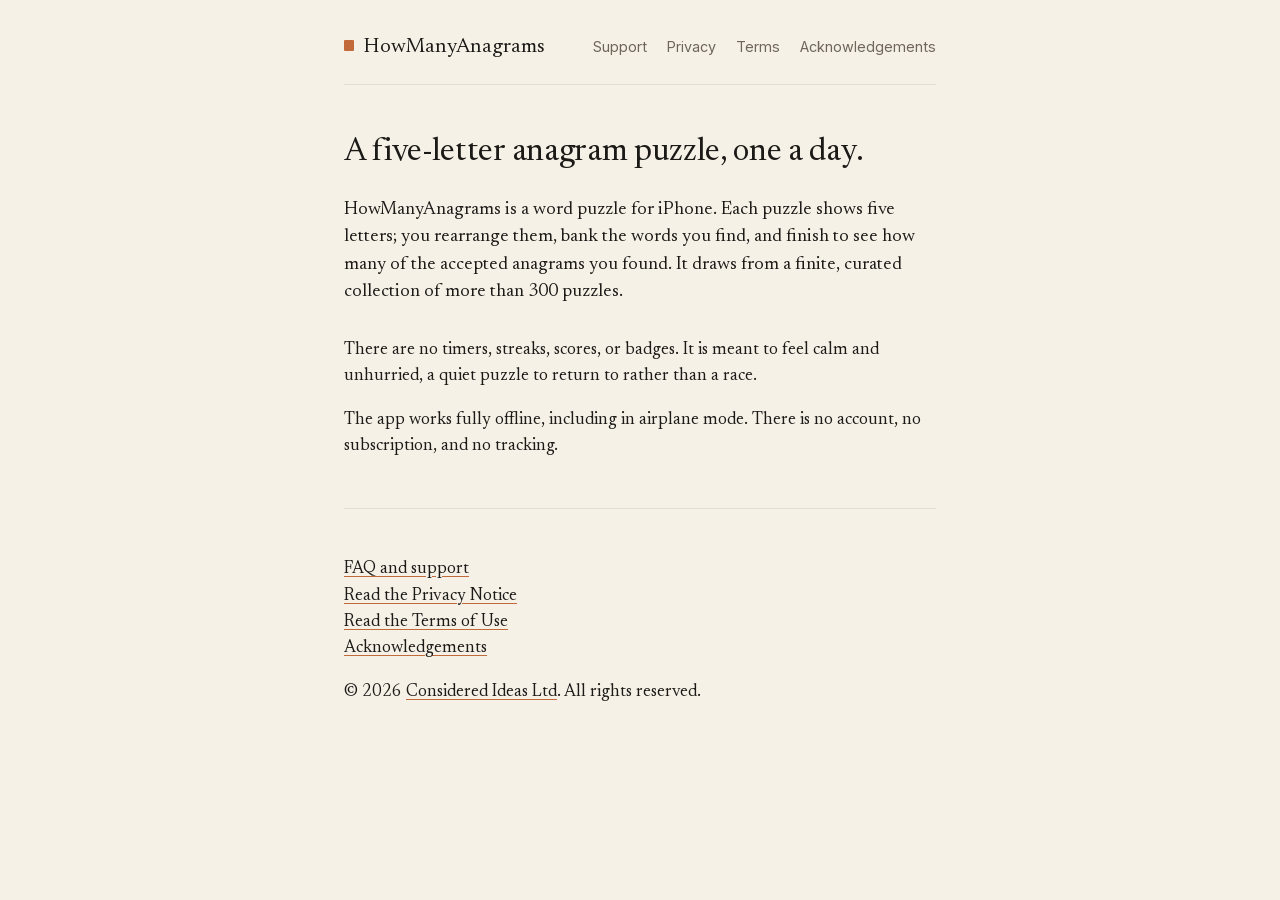
==== index.html @ 935901c1 "Add HowManyAnagrams support site Static GitHub Pages site for howmanyanagrams.com: landing, support " ====
<!DOCTYPE html>
<html lang="en-GB">
<head>
<meta charset="UTF-8">
<meta name="viewport" content="width=device-width, initial-scale=1">
<title>HowManyAnagrams</title>
<meta name="description" content="HowManyAnagrams is a five-letter anagram puzzle for iPhone. Rearrange the letters, bank the words you find, and finish to see how many of the accepted anagrams you found. Offline, no account, no tracking.">
<meta name="theme-color" content="#F6F1E7">
<link rel="icon" type="image/svg+xml" href="favicon.svg">
<link rel="stylesheet" href="styles.css">
</head>
<body>
<div class="container">

<nav>
<a href="index.html" class="brand"><span class="brand-mark" aria-hidden="true"></span>HowManyAnagrams</a>
<a href="support.html">Support</a>
<a href="privacy.html">Privacy</a>
<a href="terms.html">Terms</a>
<a href="acknowledgements.html">Acknowledgements</a>
</nav>

<h1>A five-letter anagram puzzle, one a day.</h1>

<p class="lead">HowManyAnagrams is a word puzzle for iPhone. Each puzzle shows five letters; you rearrange them, bank the words you find, and finish to see how many of the accepted anagrams you found. It draws from a finite, curated collection of more than 300 puzzles.</p>

<p>There are no timers, streaks, scores, or badges. It is meant to feel calm and unhurried, a quiet puzzle to return to rather than a race.</p>

<p>The app works fully offline, including in airplane mode. There is no account, no subscription, and no tracking.</p>

<hr>

<p><a href="support.html">FAQ and support</a><br>
<a href="privacy.html">Read the Privacy Notice</a><br>
<a href="terms.html">Read the Terms of Use</a><br>
<a href="acknowledgements.html">Acknowledgements</a></p>

<p>&copy; 2026 <a href="https://consideredideas.com" target="_blank" rel="noopener">Considered Ideas Ltd</a>. All rights reserved.</p>

</div>
</body>
</html>
---- styles.css ----
/* Self-hosted fonts. Newsreader and Inter are both licensed under the
   SIL Open Font License 1.1; see fonts/OFL.txt. The files cover only
   the latin unicode range, which is all the pages use. font-display:
   swap so the fallback serif renders immediately and the brand serif
   fades in once loaded. Self-hosted rather than loaded from Google
   Fonts so the pages make no third-party requests; Safari's Advanced
   Privacy Protections then has nothing to flag. */
@font-face {
  font-family: 'Newsreader';
  font-style: normal;
  font-weight: 300;
  font-display: swap;
  src: url('fonts/newsreader-300-latin.woff2') format('woff2');
  unicode-range: U+0000-00FF, U+0131, U+0152-0153, U+02BB-02BC, U+02C6, U+02DA, U+02DC, U+0304, U+0308, U+0329, U+2000-206F, U+20AC, U+2122, U+2191, U+2193, U+2212, U+2215, U+FEFF, U+FFFD;
}
@font-face {
  font-family: 'Newsreader';
  font-style: normal;
  font-weight: 400;
  font-display: swap;
  src: url('fonts/newsreader-400-latin.woff2') format('woff2');
  unicode-range: U+0000-00FF, U+0131, U+0152-0153, U+02BB-02BC, U+02C6, U+02DA, U+02DC, U+0304, U+0308, U+0329, U+2000-206F, U+20AC, U+2122, U+2191, U+2193, U+2212, U+2215, U+FEFF, U+FFFD;
}
@font-face {
  font-family: 'Newsreader';
  font-style: normal;
  font-weight: 500;
  font-display: swap;
  src: url('fonts/newsreader-500-latin.woff2') format('woff2');
  unicode-range: U+0000-00FF, U+0131, U+0152-0153, U+02BB-02BC, U+02C6, U+02DA, U+02DC, U+0304, U+0308, U+0329, U+2000-206F, U+20AC, U+2122, U+2191, U+2193, U+2212, U+2215, U+FEFF, U+FFFD;
}
@font-face {
  font-family: 'Newsreader';
  font-style: italic;
  font-weight: 400;
  font-display: swap;
  src: url('fonts/newsreader-400-italic-latin.woff2') format('woff2');
  unicode-range: U+0000-00FF, U+0131, U+0152-0153, U+02BB-02BC, U+02C6, U+02DA, U+02DC, U+0304, U+0308, U+0329, U+2000-206F, U+20AC, U+2122, U+2191, U+2193, U+2212, U+2215, U+FEFF, U+FFFD;
}
@font-face {
  font-family: 'Inter';
  font-style: normal;
  font-weight: 400;
  font-display: swap;
  src: url('fonts/inter-400-latin.woff2') format('woff2');
  unicode-range: U+0000-00FF, U+0131, U+0152-0153, U+02BB-02BC, U+02C6, U+02DA, U+02DC, U+0304, U+0308, U+0329, U+2000-206F, U+20AC, U+2122, U+2191, U+2193, U+2212, U+2215, U+FEFF, U+FFFD;
}
@font-face {
  font-family: 'Inter';
  font-style: normal;
  font-weight: 500;
  font-display: swap;
  src: url('fonts/inter-500-latin.woff2') format('woff2');
  unicode-range: U+0000-00FF, U+0131, U+0152-0153, U+02BB-02BC, U+02C6, U+02DA, U+02DC, U+0304, U+0308, U+0329, U+2000-206F, U+20AC, U+2122, U+2191, U+2193, U+2212, U+2215, U+FEFF, U+FFFD;
}

:root {
  --paper: #F6F1E7;
  --ink: #1C1A17;
  --ink-secondary: #6E665B;
  --hairline: #E6DFD1;
  --accent: #C26A3A;
}

@media (prefers-color-scheme: dark) {
  :root {
    --paper: #161412;
    --ink: #EDE8DD;
    --ink-secondary: #9A9085;
    --hairline: #2A2520;
    --accent: #D07A4A;
  }
}

* {
  box-sizing: border-box;
}

html {
  -webkit-text-size-adjust: 100%;
}

body {
  margin: 0;
  padding: 0;
  background: var(--paper);
  color: var(--ink);
  font-family: 'Newsreader', 'Source Serif Pro', 'Charter', 'Iowan Old Style', Georgia, serif;
  font-weight: 400;
  font-size: 17px;
  line-height: 1.55;
  -webkit-font-smoothing: antialiased;
  -moz-osx-font-smoothing: grayscale;
}

.container {
  max-width: 640px;
  margin: 0 auto;
  padding: 32px 24px 96px;
}

nav {
  display: flex;
  flex-wrap: wrap;
  align-items: baseline;
  gap: 20px;
  margin-bottom: 48px;
  padding-bottom: 20px;
  border-bottom: 0.5px solid var(--hairline);
  font-family: -apple-system, BlinkMacSystemFont, 'Inter', system-ui, sans-serif;
  font-size: 0.9rem;
}

nav .brand {
  font-family: 'Newsreader', 'Source Serif Pro', 'Charter', Georgia, serif;
  font-size: 1.3rem;
  color: var(--ink);
  font-weight: 400;
  text-decoration: none;
  margin-right: auto;
}

nav a:not(.brand) {
  text-decoration: none;
  color: var(--ink-secondary);
  padding: 4px 0;
}

nav a:not(.brand):hover {
  color: var(--ink);
  text-decoration: underline;
  text-decoration-color: var(--accent);
  text-underline-offset: 4px;
}

h1 {
  font-size: 2rem;
  font-weight: 400;
  letter-spacing: -0.01em;
  margin: 0 0 24px;
  line-height: 1.2;
}

/* Persimmon brand mark sitting inline to the left of the brand wordmark
   in the nav. A single small persimmon square, mirroring the five-square
   product mark the HowManyAnagrams app shows at launch, home, and the
   result. Decorative only; aria-hidden on the span. */
.brand .brand-mark {
  display: inline-block;
  width: 0.5em;
  height: 0.5em;
  border-radius: 1px;
  background: var(--accent);
  margin-right: 0.4em;
  vertical-align: 0.06em;
}

h2 {
  font-size: 1.25rem;
  font-weight: 500;
  margin: 48px 0 12px;
  line-height: 1.35;
  letter-spacing: -0.005em;
}

p {
  margin: 0 0 1em;
}

a {
  color: var(--ink);
  text-decoration: underline;
  text-decoration-color: var(--accent);
  text-decoration-thickness: 1px;
  text-underline-offset: 3px;
}

a:hover {
  text-decoration-thickness: 1.5px;
}

ul {
  padding-left: 1.25em;
  margin: 0 0 1em;
}

li {
  margin-bottom: 0.3em;
}

hr {
  border: none;
  border-top: 0.5px solid var(--hairline);
  margin: 48px 0;
}

.lead {
  font-size: 1.15rem;
  line-height: 1.5;
  margin-bottom: 32px;
  color: var(--ink);
}

.meta {
  color: var(--ink-secondary);
  font-size: 0.95rem;
  margin-bottom: 32px;
}

.faq {
  margin-top: 32px;
}

.faq-item {
  margin-bottom: 40px;
}

.faq-item h3 {
  font-size: 1.1rem;
  font-weight: 500;
  margin: 0 0 8px;
  line-height: 1.4;
}

.faq-item p {
  margin: 0;
}

.contact-block {
  margin-top: 64px;
  padding: 32px 0;
  border-top: 0.5px solid var(--hairline);
  border-bottom: 0.5px solid var(--hairline);
}

.contact-block h2 {
  margin-top: 0;
}

footer {
  margin-top: 64px;
  padding-top: 24px;
  border-top: 0.5px solid var(--hairline);
  color: var(--ink-secondary);
  font-size: 0.85rem;
}

footer a {
  color: var(--ink-secondary);
  text-decoration: none;
}

footer a:hover {
  color: var(--ink);
  text-decoration: underline;
  text-decoration-color: var(--accent);
}

@media (max-width: 480px) {
  .container {
    padding: 24px 20px 80px;
  }

  h1 {
    font-size: 1.65rem;
  }

  h2 {
    font-size: 1.15rem;
    margin: 40px 0 10px;
  }

  nav {
    margin-bottom: 32px;
  }

  nav .brand {
    font-size: 1.2rem;
  }
}
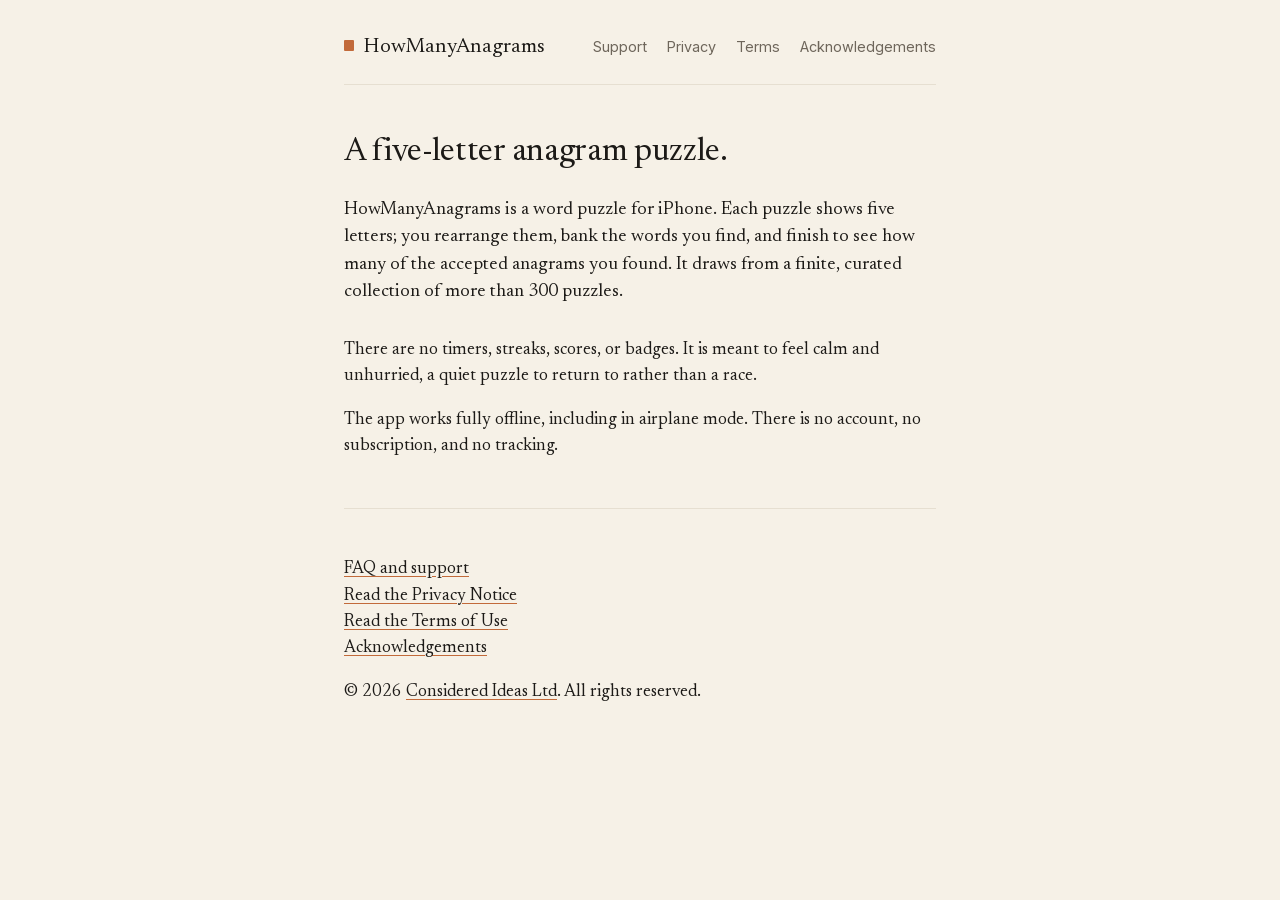
==== commit 54d2a32e: "Trim the landing headline to 'A five-letter anagram puzzle' Drops 'one a day', since the default dai" ====
--- a/index.html
+++ b/index.html
@@ -20,7 +20,7 @@
 <a href="acknowledgements.html">Acknowledgements</a>
 </nav>
 
-<h1>A five-letter anagram puzzle, one a day.</h1>
+<h1>A five-letter anagram puzzle.</h1>
 
 <p class="lead">HowManyAnagrams is a word puzzle for iPhone. Each puzzle shows five letters; you rearrange them, bank the words you find, and finish to see how many of the accepted anagrams you found. It draws from a finite, curated collection of more than 300 puzzles.</p>
 
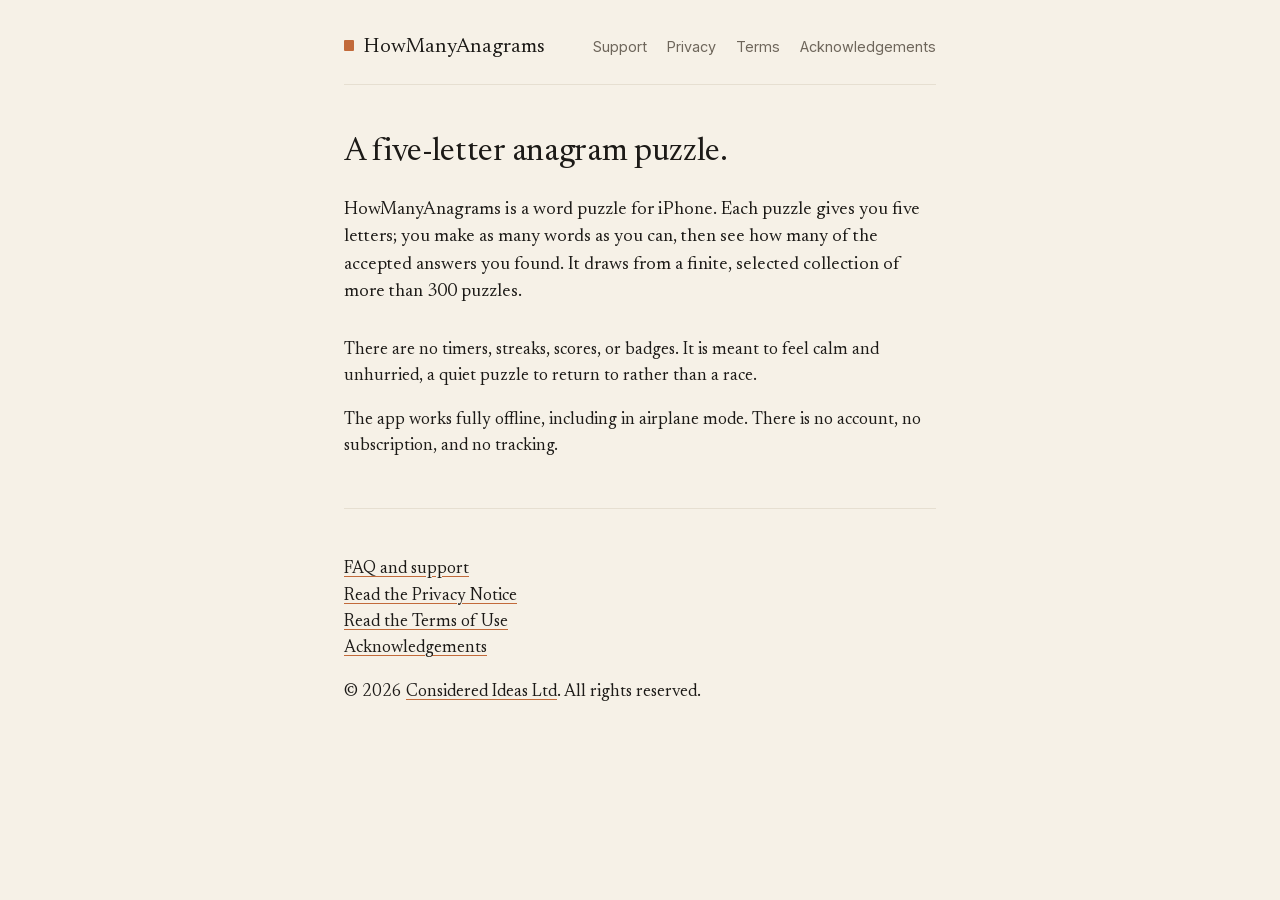
==== commit e1521000: "Plain-English Terms Section 2 and landing lead Matches the bundled Terms and onboarding wording: a p" ====
--- a/index.html
+++ b/index.html
@@ -22,7 +22,7 @@
 
 <h1>A five-letter anagram puzzle.</h1>
 
-<p class="lead">HowManyAnagrams is a word puzzle for iPhone. Each puzzle shows five letters; you rearrange them, bank the words you find, and finish to see how many of the accepted anagrams you found. It draws from a finite, curated collection of more than 300 puzzles.</p>
+<p class="lead">HowManyAnagrams is a word puzzle for iPhone. Each puzzle gives you five letters; you make as many words as you can, then see how many of the accepted answers you found. It draws from a finite, selected collection of more than 300 puzzles.</p>
 
 <p>There are no timers, streaks, scores, or badges. It is meant to feel calm and unhurried, a quiet puzzle to return to rather than a race.</p>
 
